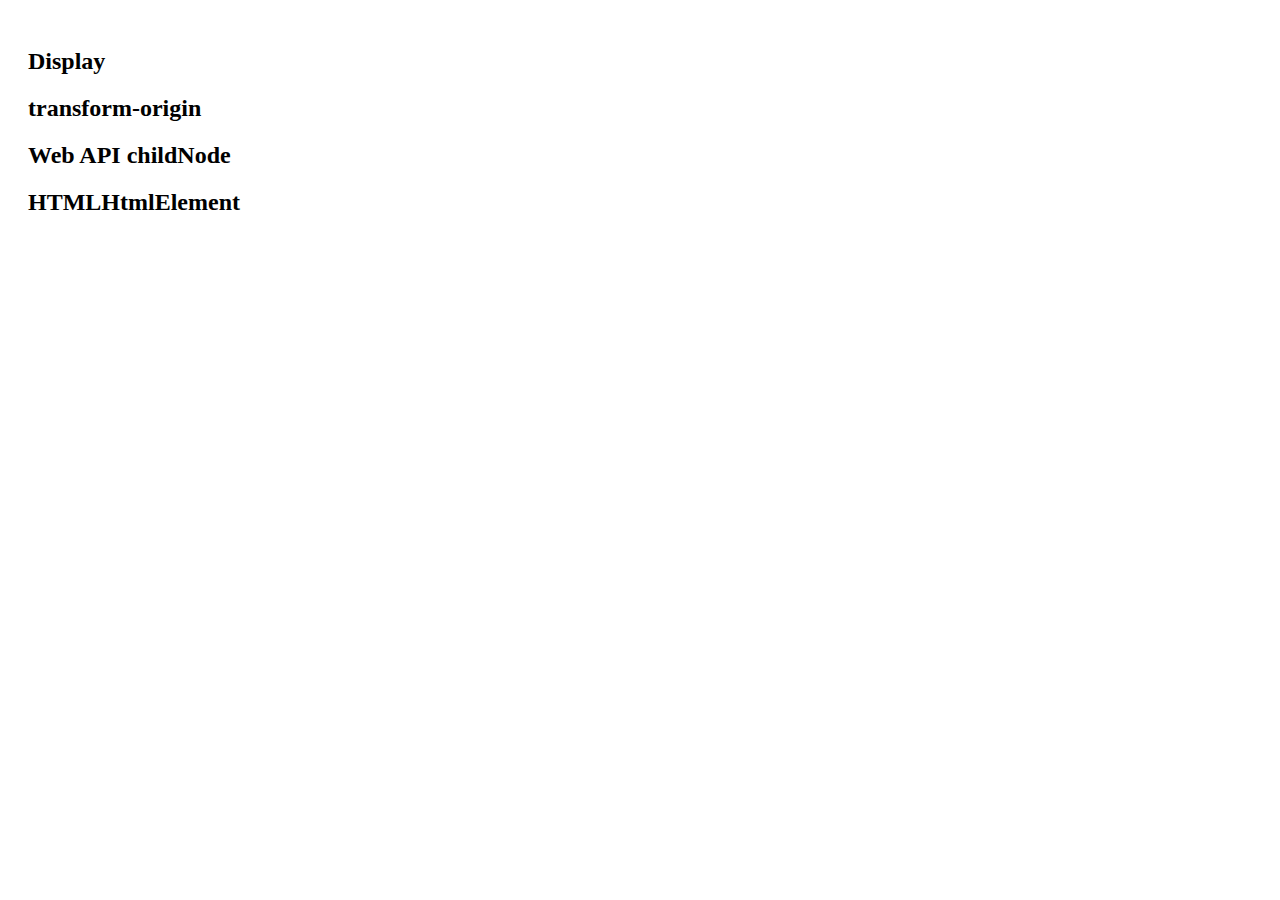
==== index.html @ b3ca8970 "Remove the isDebug cruft, remove extra tag end" ====
<!DOCTYPE html>
<html lang="en" dir="ltr">
<head>
<link rel="stylesheet" media="all" href="https://developer.cdn.mozilla.net/media/css/mdn-min.css?build=d9f09ac" />
<link href="./styles.css" type="text/css" rel="stylesheet" />
<style>
html, body {
	background: #fff;
}

body {
	padding: 20px;
}

abbr {
	border: 0;
}

.debug-detail, .debug-detail-alt, .debug-detail-alt2 { border-radius: 4px; padding: 3px; font-size: 13px; }
.debug-detail { background: #fffea1; color: red; }
.debug-detail-alt { background: lightblue; }
.debug-detail-alt2 { background: lightpink; }

/* used for debugging 
body .hidden {
	display: block !important;
}

body .bc-table .bc-history {
	display: block !important;
	visibility: visible !important;
	box-shadow: none !important;
	top: auto !important;
	position: relative !important;

	border: 1px solid red;
}
*/
</style>
<script type="text/javascript" src="compat-tables.js"></script>
</head>

<body>

<script type="text/javascript">
[
	{ heading: 'Display', data: 'displayPayload', file: 'display' },
	{ heading: 'transform-origin', data: 'transformOriginPayload', file: 'transform-origin' },
	{ heading: 'Web API childNode', data: 'childNodePayload', file: 'childNode' },
	{ heading: 'HTMLHtmlElement', data: 'HTMLHtmlElementPayload', file: 'HTMLHtmlElement' }
].forEach(function(item) {

	var script = document.createElement('script');
	script.type = 'text/javascript';
	script.src = './sample-data/' + item.file + '.js';
	script.onload = (function(i) {

		return function() {
			var heading = document.createElement('h2');
			heading.textContent = i.heading;
			document.body.appendChild(heading);

			var container = document.createElement('div');
			container.innerHTML = loadTable(window[i.data], navigator.language);
			document.body.appendChild(container);
		};
		
	})(item);

	document.body.appendChild(script);
});
</script>
	
<!-- Stubbing in jQuery and Stephanie's work to ensure everything works as required -->
<script src="https://ajax.googleapis.com/ajax/libs/jquery/1.11.2/jquery.min.js" ></script>
<script src="jquery-actions.js" defer></script>

</body>
</html>
---- styles.css ----
@font-face {
    font-family: 'compat-icons';
    src:url('compat-icons.eot?-ehmwve');
    src:url('compat-icons.eot?#iefix-ehmwve') format('embedded-opentype'),
        url('compat-icons.woff?-ehmwve') format('woff'),
        url('compat-icons.ttf?-ehmwve') format('truetype'),
        url('compat-icons.svg?-ehmwve#compat-icons') format('svg');
    font-weight: normal;
    font-style: normal;
}

[class^="ic-"], [class*=" ic-"] {
    font-family: 'compat-icons';
    speak: none;
    font-style: normal;
    font-weight: normal;
    font-variant: normal;
    text-transform: none;
    line-height: 1;

    /* Better Font Rendering =========== */
    -webkit-font-smoothing: antialiased;
    -moz-osx-font-smoothing: grayscale;
}

.ic-altname:before {
    content: "\e601";
}

.ic-firefoxos:before {
    content: "\e600";
}

.ic-footnote:before {
    content: "\e602";
}

.ic-prefix:before {
    content: "\e603";
}

.ic-obsolete:before {
    content: "\f014";
}

.ic-disabled:before {
    content: "\f024";
}

.ic-non-standard:before {
    content: "\f071";
}

.ic-experimental:before {
    content: "\f0c3";
}

.ic-history:before {
    content: "\f0dd";
}

.ic-desktop:before {
    content: "\f108";
}

.ic-mobile:before {
    content: "\f10a";
}

.ic-mini:before {
    content: "\f10b";
}

.ic-protected:before {
    content: "\f132";
}

.ic-android:before {
    content: "\f17b";
}

.ic-safari:before {
    content: "\e94a";
}

.ic-android-browser:before {
    content: "\e9ca";
}

.ic-chrome:before {
    content: "\eae5";
}

.ic-firefox:before {
    content: "\eae6";
}

.ic-ie:before {
    content: "\eae7";
}

.ic-opera:before {
    content: "\eae8";
}


/*
icons support rules
- - - - - - - - - - - - - - - - - - - - - - - - - - - - - - - -  */

.only-icon > span {
  position: absolute !important;
  height: 1px; width: 1px;
  overflow: hidden;
  clip: rect(1px 1px 1px 1px); /* ie6, ie7 */
  clip: rect(1px, 1px, 1px, 1px);
}

.only-icon > i {
    margin: 0;
}

.bc-icons {
    position: relative;
    z-index: 12; /* raise z-index so tool tips still appear even if overlapping history link */

    /* TODO: center icons if they wrap, :first-line? only on mobile?  */
    float: right;
    margin: 0 2px;
}

.bc-icons a {
    text-decoration: none;
}

@media all and (max-width: 800px) {
    th .bc-icons {
        float: none;
        display: inline-block;
    }
}

 /* icons in mobile view */

@media all and (max-width: 480px) {

    [class*='bc-browser-']:before,
    [class*='bc-browser-']:after {
        position: absolute;
        font-family: 'compat-icons';
        speak: none;
        color: #4D4E53;
        font-style: normal;
        font-weight: normal;
        font-variant: normal;
        text-align: center;
        text-transform: none;
        line-height: 1;
    }

    [class*='bc-browser-']:before{
        top: 8px;
        left: 30px;
        height: 25px;
        width: 25px;
    }

    .bc-browser-android-browser:before {
        content: '\e9ca';
    }
    .bc-browser-chrome-desktop:before,
    .bc-browser-chrome-android:before {
        content: '\eae5';
    }
    .bc-browser-firefox-desktop:before,
    .bc-browser-firefox-android:before,
    .bc-browser-firefox-fxos:before {
        content: '\eae6';
    }
    .bc-browser-internet-explorer-desktop:before,
    .bc-browser-internet-explorer-mobile:before {
        content: '\eae7';
    }
    .bc-browser-opera-desktop:before,
    .bc-browser-opera-mobile:before,
    .bc-browser-opera-mini:before {
        content: '\eae8';
    }
    .bc-browser-safari-desktop:before,
    .bc-browser-safari-mobile:before {
        content: '\e94a';
    }

    /* medium icons in mobile view */

    [class*='bc-browser-']:after {
        top: 8px;
        left: 2px;
        width: 25px;
    }

    .bc-browser-chrome-desktop:after,
    .bc-browser-firefox-desktop:after,
    .bc-browser-internet-explorer-desktop:after,
    .bc-browser-opera-desktop:after,
    .bc-browser-safari-desktop:after {
        content: '\f108';
    }

    .bc-browser-android-browser:after,
    .bc-browser-chrome-android:after,
    .bc-browser-firefox-android:after {
        content: '\f17b';
    }

    .bc-browser-internet-explorer-mobile:after,
    .bc-browser-opera-mobile:after,
    .bc-browser-safari-mobile:after {
        content: '\f10a';
    }
    .bc-browser-opera-mini:after {
        content: '\f10b';
    }

    .bc-browser-firefox-fxos:after {
        content: '\e600';
    }

}

/*
Support icons
- - - - - - - - - - - - - - - - - - - - - - - - - - - - - - - -  */

.bc-level {
    position: absolute;
    top: -1px;
    left: -1px;
    display: block;
    height: 19px;
    width: 20px;
    overflow: hidden;
    cursor: help;
}

    .bc-support:after {
        content: '';
    }

.bc-level img {
    position: absolute;
    top: 0px;
    left: 0px;
    display: none;
}

.bc-level-partial img {
    top: -20px;
}

.bc-level-no img {
    top: -40px;
}

.active .bc-level img,
*:hover > .bc-level img,
*:focus > .bc-level img {
    display: block;
}

@media all and (max-width: 480px) {
    td > .bc-level {
        left: 60px;
    }
}

/* always show support icon in high contrst themes */
@media screen and (-ms-high-contrast) {
    .bc-level img {
        display: block;
    }
}



/*
---------------------------------------------------------------- */

abbr {
    cursor: help;
}


/*
table layout
- uses display: block for smaller screen sizes;
- assumes 10 browsers and 5 brands, add class to adjust for more or less
---------------------------------------------------------------- */

.bc-table,
.bc-table thead,
.bc-table tbody,
.bc-table tr,
.bc-table th,
.bc-table td {
    box-sizing: border-box;
}

.bc-table thead th,
.bc-table tbody td {
    width: 10%; /* not actually 10% but triggers making all equal width */
}

    .bc-table thead th[colspan='2'] {
        width: 20%;
    }

    .bc-table-4 thead th,
    .bc-table-4 tbody td {
        width: 25%;
    }

        .bc-table-4 thead th[colspan='2'] {
            width: 50%;
        }

    .bc-table-13 thead th,
    .bc-table-13 tbody td {
        width: 7.69%;
    }

        .bc-table-13 thead th[colspan='2'] {
            width: 15.35%;
        }

        .bc-table-13 thead th[colspan='3'] {
            width: 23.07%;
        }

.bc-table tbody th,
.bc-table thead td {
    width: 200px;
    min-width: 200px;
    max-width: 200px;
    overflow: hidden;
}

@media all and (max-width: 800px) {

    .bc-table thead,
    .bc-table tbody,
    .bc-table tr {
        width: 100%;
        display: block;
        clear: left;
    }

    .bc-table th,
    .bc-table td {
        display: block;
        float: left;
        padding: 0;
    }

    .bc-table tbody th + td {
        clear: left;
    }

    .bc-table thead td {
        display: none;
    }

    .bc-table tbody th {
        width: 100%;
        max-width: 100%;
        padding-top: 10px;
        padding-bottom: 0;
    }

}

@media all and (max-width: 480px) {

    .bc-table thead {
        display: none;
    }

    .bc-table tbody td {
        position: relative;
        min-width: 100%;
        width: 100%;
        max-width: 100%;
        box-sizing: border-box;
        padding-left: 70px;
        padding-right: 10px;
        text-align: left;
      }

}

/*
Flexbox for those lucky few who can handle it
- we only needs this to make equal height columns in the middle display view
- ie is not among those that can handle this code, but it doesn't supoort @support so we're good
- all browsers which support @support also use unprefixed syntax
- - - - - - - - - - - - - - - - - - - - - - - - - - - - - - - -  */

@supports (display: flex) {

    @media all and (min-width: 481px) and (max-width: 800px) {

        .bc-table,
        .bc-table thead,
        .bc-table tbody,
        .bc-table tr,
        .bc-table th {
            display: flex;
        }

        .bc-table,
        .bc-table thead,
        .bc-table tbody {
            flex-direction: column;
        }

        .bc-table tr {
            flex-wrap: wrap;
            align-items: stretch;
        }

        .bc-table th,
        .bc-table td {
            flex: 1 1 0;
            justify-content: center;
        }

        .bc-table th[colspan='2'] {
            flex: 2 2 0;
        }
        .bc-table th[colspan='3'] {
            flex: 3 3 0;
        }
        .bc-table th[colspan='5'] {
            flex: 5 5 0;
        }
        .bc-table th[colspan='8'] {
            flex: 8 8 0;
        }

        .bc-table tbody th {
            display: block;
            flex: 1 1 100%;
            justify-content: flex-start;
        }

        .bc-table td {
            display: block; /* if we leave it table-cell it doesn't act like a flex-item */
        }
    }
}


/*
Table styling that is not layout related
---------------------------------------------------------------- */

.bc-table {
    width: 100%;
    border-spacing: 0;
    background-color: #EAEFF2;
}

.bc-table tr {
    position: relative;
    border-bottom: 0px solid transparent;
    transition: border-bottom 0.2s ease-out;
}

.bc-table th,
.bc-table td {
    position: relative;
    padding: 5px 3px;
    border-top: 1px solid #fff;
    border-left: 1px solid #fff;
    border-bottom: 0px solid transparent;
    transition: border-bottom 0.2s ease-out;
    text-align: center;
}

    .bc-table .bc-mediums th {
        padding: 2px 0 5px 0;
        border-bottom: 4px solid #fff;
        font-size: 24px;
    }

    .bc-table .bc-browsers th {
        border-top: 0;
        padding: 3px 0;
        font-size:18px;
    }

    .bc-table thead td {
        border-top-color: transparent;
        border-right: 4px solid #fff;
        border-left: 0;
    }

    .bc-table thead td + th,
    .bc-table tbody th + td {
        border-left: 0;
    }

    .bc-table tbody th {
        border-right: 4px solid #fff;
        border-left: 0;
        text-align: left;
    }

/*
    [class*=bc-browser-chrome] + [class*=bc-browser-chrome],
    [class*=bc-browser-firefox] + [class*=bc-browser-firefox],
    [class*=bc-browser-internet-explorer] + [class*=bc-browser-internet-explorer],
    [class*=bc-browser-opera] + [class*=bc-browser-opera],
    [class*=bc-browser-safari] + [class*=bc-browser-safari]{
        border-left-width: 1px;
    }
*/

    /* thicker border between mediums */
    .bc-mediums th + th,
    [class*=desktop] + [class*=android],
    [class*=desktop] + [class*=mobile],
    [class*=desktop] + [class*=fxos],
    [class*=desktop] + [class*=mobile]  {
        border-left: 4px solid #fff;
    }

    .bc-table td:focus {
        /* make outline more visible */
        z-index: 1;
    }


.no-js .bc-table tbody td,
.bc-table tbody td[tabindex] {
    padding-top: 6px;
    padding-bottom: 12px;
}

@supports (display: flex) {

    @media all and (min-width: 481px) and (max-width: 800px) {

        .no-js .bc-table tbody td,
        .bc-table tbody td[tabindex] {
            /* flex is top aligned not center aligned so keep spacing at top same as no icons */
            padding-top: 5px;
        }
    }
}

.bc-table tbody th code {
    white-space: nowrap;
}

.bc-table td[tabindex] {
    cursor: pointer;
}

@media all and (max-width: 800px) {

    .bc-table tbody th {
        border-right: 0;
    }
}

@media all and (max-width: 480px) {
    .bc-table tbody td {
        border-top: 1px solid #fff;
        border-left: 0;
        box-shadow: inset 60px 0 0 0 #EAEFF2;
    }

    .no-js .bc-table tbody td,
    .bc-table tbody td[tabindex] {
       padding-bottom: 20px;
    }

    /* thicker border between mediums */
    .bc-table tbody th + td,
    [class*=desktop] + [class*=android],
    [class*=desktop] + [class*=mobile],
    [class*=desktop] + [class*=fxos],
    [class*=desktop] + [class*=mobile],
    .bc-table tbody tr {
        border-top: 4px solid #fff;
        border-left: none;
    }

}

/*
supports colouring
---------------------------------------------------------------- */

.bc-supports-yes,
.bc-supports-partial,
.bc-supports-no,
.bc-supports-unknown,
.bc-table .bc-history {
    color: #fff;
}

.bc-supports-yes a,
.bc-supports-partial a,
.bc-supports-no a,
.bc-supports-unknown a {
    color: #fff;
    text-decoration: underline;
}

.bc-supports-yes,
.bc-supports-yes .bc-history {
    background-color: #288436; /*#309c40;*/
}

.bc-supports-partial,
.bc-supports-partial .bc-history {
    background: #a25e00; /* #ff9500; */
}
.bc-supports-partial {
    background-image:
            linear-gradient(to bottom right, rgba(0,0,0,0.15) 0px, rgba(0,0,0,0.15) 4px, transparent 4px, transparent 65px, rgba(0,0,0,0.15) 65px, rgba(0,0,0,0.15) 75px, transparent 75px, transparent 136px, rgba(0,0,0,0.15) 136px, rgba(0,0,0,0.15) 146px, transparent 146px);
    background-size: 100px 100px;
    background-position: 50% 50%;
}

.bc-supports-no,
.bc-supports-no .bc-history {
    background-color: #962a2a; /*#af3232;*/
}

.bc-supports-no {
    background-image:
        linear-gradient(to bottom right, rgba(0,0,0,0.15) 0px, rgba(0,0,0,0.15) 4px, transparent 4px, transparent 65px, rgba(0,0,0,0.15) 65px, rgba(0,0,0,0.15) 75px, transparent 75px, transparent 136px, rgba(0,0,0,0.15) 136px, rgba(0,0,0,0.15) 146px, transparent 146px),
        linear-gradient(to bottom left, rgba(0,0,0,0.15) 0px, rgba(0,0,0,0.15) 4px, transparent 4px, transparent 65px, rgba(0,0,0,0.15) 65px, rgba(0,0,0,0.15) 75px, transparent 75px, transparent 136px, rgba(0,0,0,0.15) 136px, rgba(0,0,0,0.15) 146px, transparent 146px);
    background-size: 100px 100px, 100px 100px;
    background-position: 50% 50%, 50% 50%;
}

.bc-supports-unknown,
.bc-supports-unknown .bc-history {
    background-color: #bbbbbb;
}


/*
History link and history
---------------------------------------------------------------- */

/*
History-link
- - - - - - - - - - - - - - - - - - - - - - - - - - - - - - - -  */

.bc-history-link {
    position: absolute;
    top: 100%;
    right: 0;
    z-index: 11;
    display: block;
    width: 100%;
    height: 11px;
    margin-top: -10px;
    clear: both;
    text-align: center;
    font-size: 12px;
    border-top: 1px solid rgba(255,255,255, 0.3);
    line-height: 1;
}

a.bc-history-link { /* needs additional specificity to over ride rule giving it an underline */
    text-decoration: none;
}

.active .bc-history-link {
    z-index: 21;
}

/* increases hit area of the history link, making it easier to click/tap/etc, only necisary if JS is off */
.bc-history-link:before {
    content: '';
    position: absolute;
    top: -15px;
    left: 50%;
    margin-left: -15px;
    display: block;
    height: 15px;
    width: 30px;
}
    /* if there are icons the text is shifted left, shift the target extention as well */
    .bc-icons + .bc-history-link:before {
        margin-left: -30px;
    }

.active .bc-history-link,
td[tabindex]:hover .bc-history-link,
td[tabindex]:focus .bc-history-link {
    background-color: #fff;
    border-top: 1px solid rgba(255,255,255, 1);
}

    .active.bc-supports-yes .bc-history-link,
    td[tabindex].bc-supports-yes:hover .bc-history-link,
    td[tabindex].bc-supports-yes:focus .bc-history-link {
        color: #288436;
    }
    .active.bc-supports-no .bc-history-link,
    td[tabindex].bc-supports-no:hover .bc-history-link,
    td[tabindex].bc-supports-no:focus .bc-history-link {
        color: #962a2a;
    }
    .active.bc-supports-partial .bc-history-link,
    td[tabindex].bc-supports-partial:hover .bc-history-link,
    td[tabindex].bc-supports-partial:focus .bc-history-link {
        color: #a25e00;
    }
    .active.bc-supports-unknown .bc-history-link,
    td[tabindex].bc-supports-unknown:hover .bc-history-link,
    td[tabindex].bc-supports-unknown:focus .bc-history-link {
        color: #bbbbbb;
    }

    .active .bc-history-link {
        margin-top: -8px;
    }

.bc-history-link i {
    position: relative;
    top: -4px;
}


@media all and (max-width: 480px) {
    .bc-history-link {
        width: calc(100% - 60px);
        height: 20px;
        margin-top: -20px;
        font-size: 16px;
    }

    .active .bc-history-link {
        margin-top: -18px;
    }

    .bc-history-link i {
        top: 0;
    }
}

/*
History
- - - - - - - - - - - - - - - - - - - - - - - - - - - - - - - -  */

.bc-history {
    z-index: 20;
    box-sizing: border-box;
    border-top: 4px solid #fff;
    border-bottom: 3px solid #fff;
    overflow: hidden;
    cursor: default;
}

    .bc-table .bc-history{
        position: absolute;
        top: 100%;
        display: none;
        visibility: hidden;
        box-shadow: inset 200px 0 0 0 #fff;
    }

    .active .bc-history {
        display: block;
        visibility: visible;
        height: 0;
        padding-left: 200px;
        transition: height 0.2s ease-out;
    }

    .bc-history:before {
        content: '';
        display: block;
        height: 45px;
        width: 60px;
        float: right;
    }

.bc-history dl {
    text-align: left;
    margin: 10px;
    margin-left: 160px;
}

.bc-history dt {
    float: left;
    clear: left;
    max-width: 120px;
    margin-left: -150px;
}

.bc-history dt,
.bc-history dd {
    margin-top: 30px;
}

.bc-history dd {
    min-height: 1.2em;
    padding-top: 4px;
    padding-bottom: 10px;
}

.bc-history dl > dt:first-child,
.bc-history dl > dt:first-child + dd,
.bc-history dd + dd {
    margin-top: 0;
}

.bc-history-button {
    position: absolute;
    top: 10px;
    right: 10px;
}

.bc-supports {
    display: inline-block;
    position: relative;
    border: 1px solid #fff;
    padding: 3px;
    min-width: 120px;
    text-align: center;
}

.bc-legend .bc-supports {
    display: inline-block;
    min-width: 30px;
}

@media all and (max-width: 800px) {

    .bc-table .bc-history {
        padding-left: 0;
        box-shadow: none;
    }
}

@media all and (max-width: 480px) {

    .bc-history dl {
       margin-left: 10px;
    }

    .bc-history dt {
        margin-top: 20px;
        margin-left: 0;
        margin-bottom: 10px;
    }

    .bc-history dd {
        clear: left;
        min-height: 0;
    }
}

/*
legend
---------------------------------------------------------------- */

.bc-legend {
    -moz-column-count: 2;
    -webkit-column-count: 2;
    column-count: 2;
    page-break-inside: avoid;
    webkit-column-break-inside: avoid;
    break-inside: avoid;
    margin-bottom: 24px;
}

.bc-legend dt {
    display: inline-block;
    margin: 0 0 5px 0;
}

.bc-legend dd {
    display: inline;
    margin: 0 10px 5px 10px;
}

.bc-legend dd:after {
  content: '\a';
  white-space: pre;
}

/*
footnotes
---------------------------------------------------------------- */

.bc-footnotes dt {
    margin-top: 10px;
    font-weight: bold;
}

    .bc-footnotes dl > dt:first-child {
        margin-top: 0;
    }

.bc-footnotes dd {
    margin-left: 20px;
}

/*

---------------------------------------------------------------- */

.only-icon > i.logo-fxos-c:before {
    content: url('fxos-c.png');
    top: 0;
    left: 0;
}
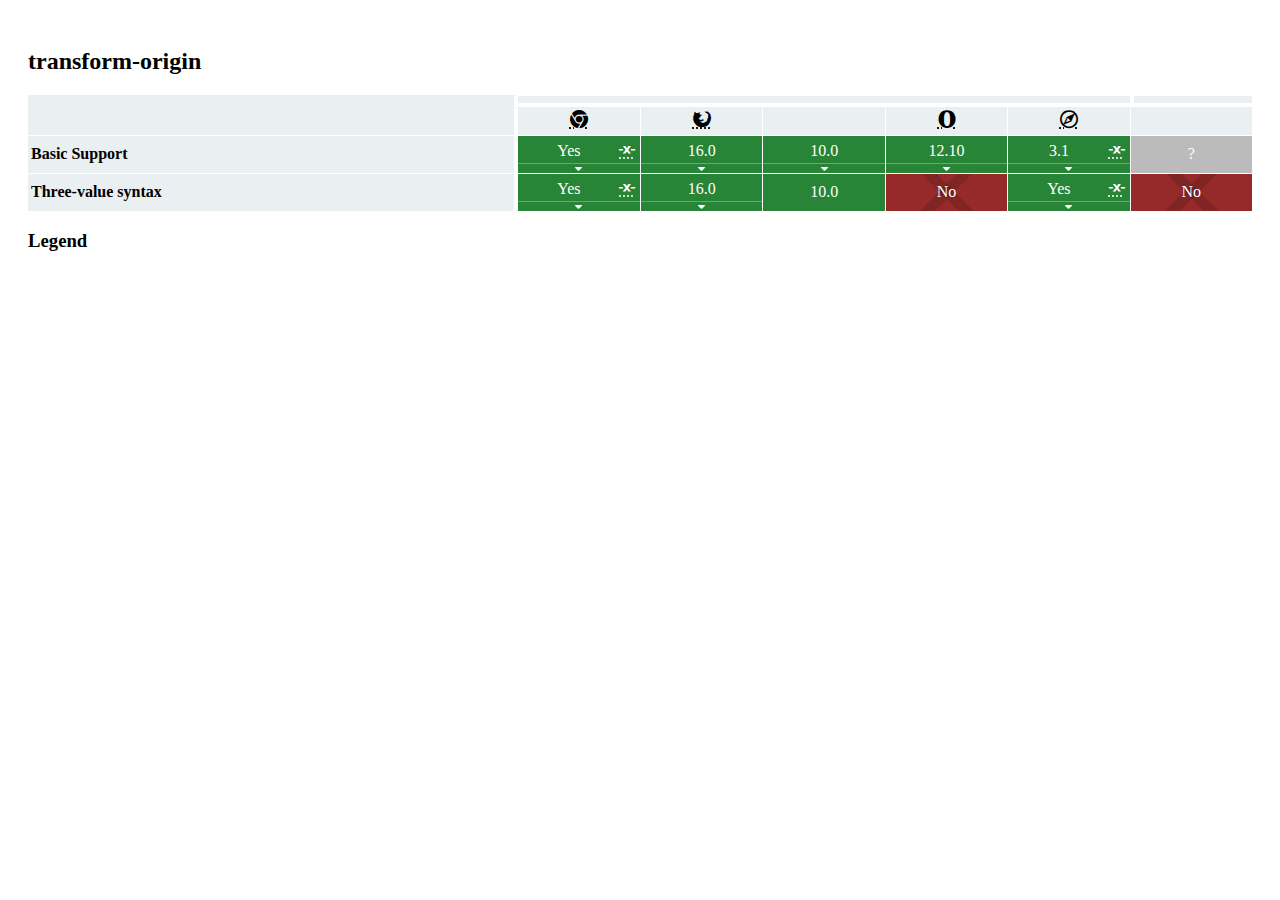
==== commit f746f7fa: "Add logic to output icon detail in history dropdown" ====
--- a/index.html
+++ b/index.html
@@ -44,10 +44,10 @@
 
 <script type="text/javascript">
 [
-	{ heading: 'Display', data: 'displayPayload', file: 'display' },
+	//{ heading: 'Display', data: 'displayPayload', file: 'display' },
 	{ heading: 'transform-origin', data: 'transformOriginPayload', file: 'transform-origin' },
-	{ heading: 'Web API childNode', data: 'childNodePayload', file: 'childNode' },
-	{ heading: 'HTMLHtmlElement', data: 'HTMLHtmlElementPayload', file: 'HTMLHtmlElement' }
+	//{ heading: 'Web API childNode', data: 'childNodePayload', file: 'childNode' },
+	//{ heading: 'HTMLHtmlElement', data: 'HTMLHtmlElementPayload', file: 'HTMLHtmlElement' }
 ].forEach(function(item) {
 
 	var script = document.createElement('script');
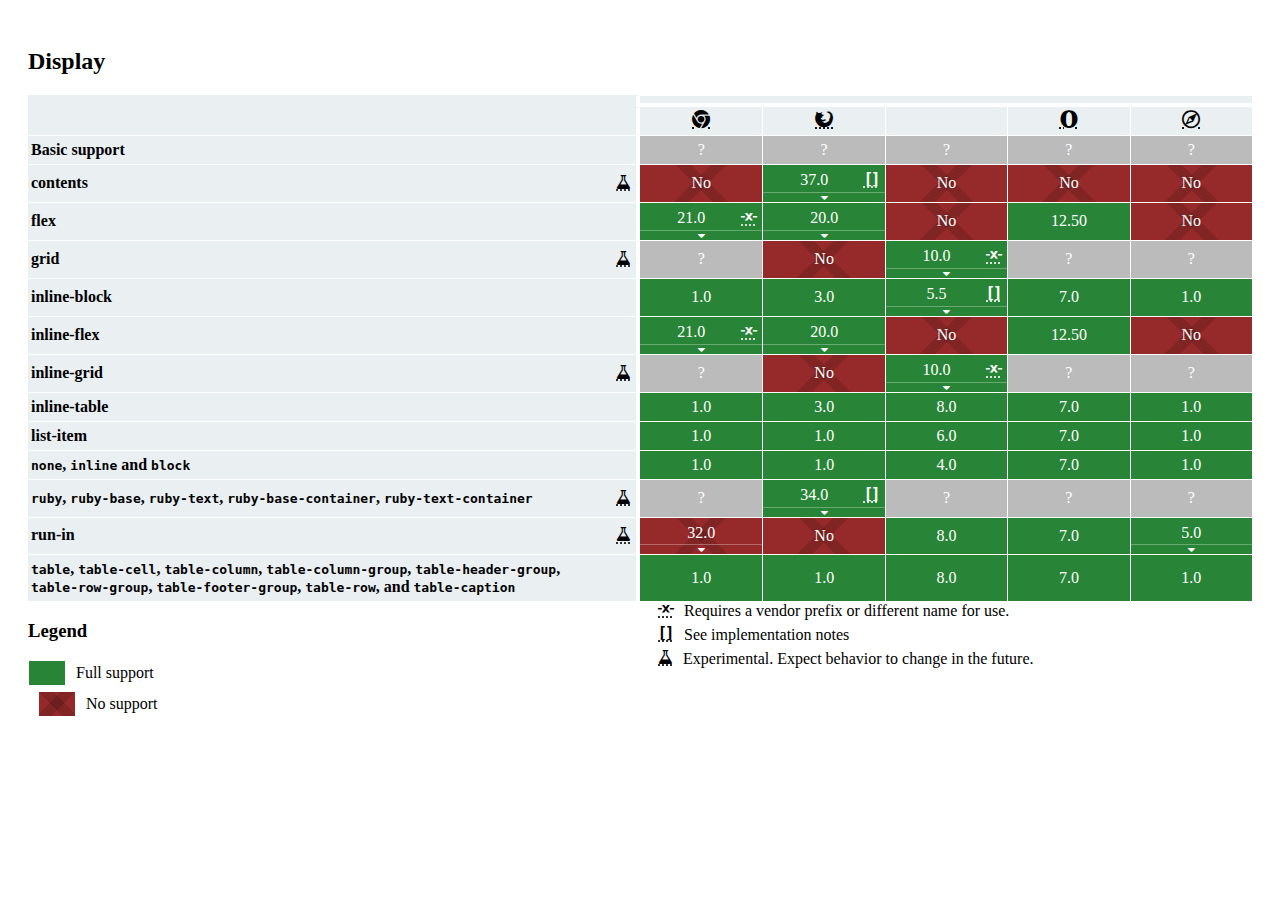
==== commit bace6526: "Fix notes not displaying" ====
--- a/index.html
+++ b/index.html
@@ -44,8 +44,8 @@
 
 <script type="text/javascript">
 [
-	//{ heading: 'Display', data: 'displayPayload', file: 'display' },
-	{ heading: 'transform-origin', data: 'transformOriginPayload', file: 'transform-origin' },
+	{ heading: 'Display', data: 'displayPayload', file: 'display' },
+	//{ heading: 'transform-origin', data: 'transformOriginPayload', file: 'transform-origin' },
 	//{ heading: 'Web API childNode', data: 'childNodePayload', file: 'childNode' },
 	//{ heading: 'HTMLHtmlElement', data: 'HTMLHtmlElementPayload', file: 'HTMLHtmlElement' }
 ].forEach(function(item) {
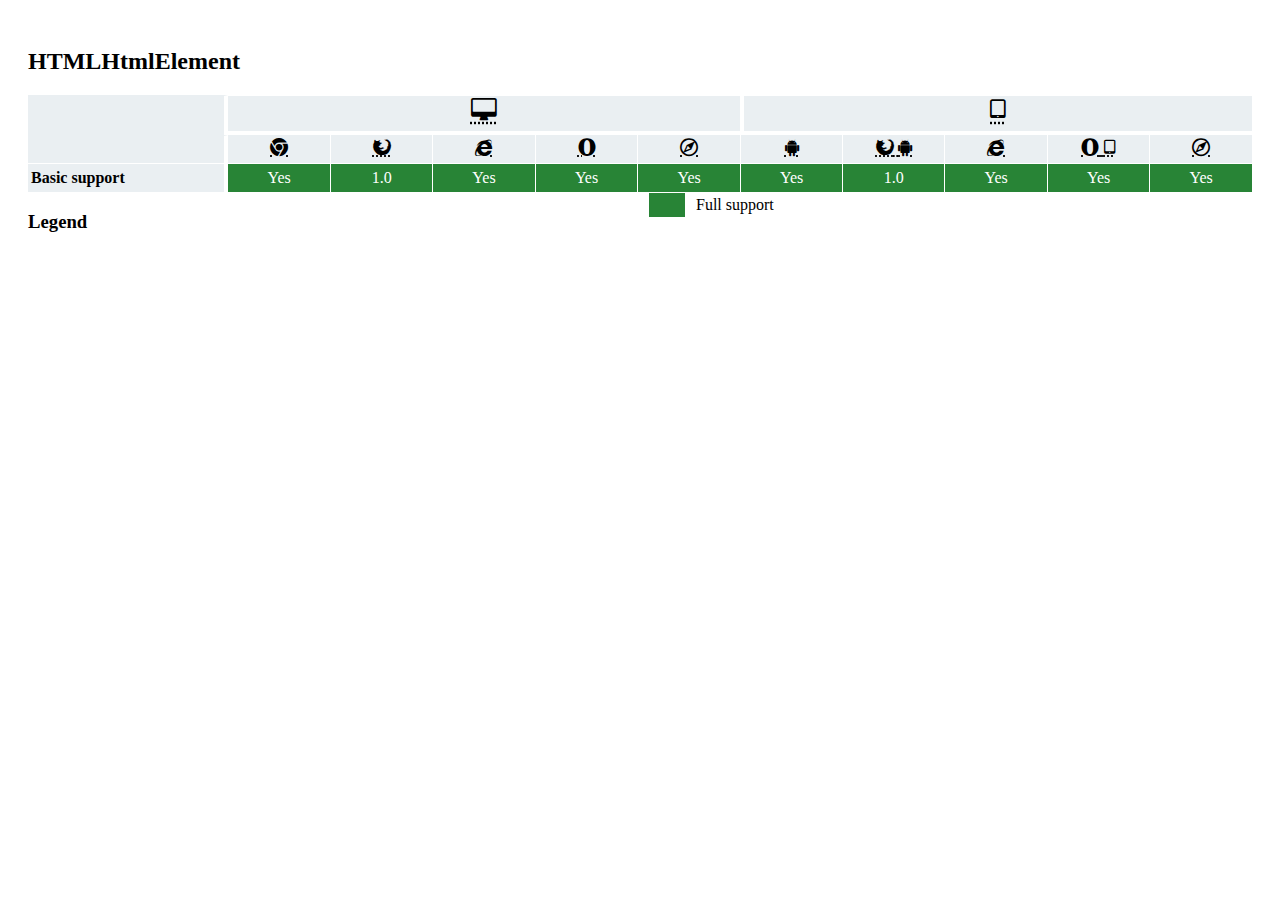
==== commit 44f89bf4: "Add hacks to ensure icons display properly.  Also some template cleanup" ====
--- a/index.html
+++ b/index.html
@@ -41,13 +41,17 @@
 </head>
 
 <body>
+	
+<!-- Stubbing in jQuery and Stephanie's work to ensure everything works as required -->
+<script src="https://ajax.googleapis.com/ajax/libs/jquery/1.11.2/jquery.min.js" ></script>
+<script src="jquery-actions.js" defer></script>
 
 <script type="text/javascript">
 [
-	{ heading: 'Display', data: 'displayPayload', file: 'display' },
+	//{ heading: 'Display', data: 'displayPayload', file: 'display' },
 	//{ heading: 'transform-origin', data: 'transformOriginPayload', file: 'transform-origin' },
 	//{ heading: 'Web API childNode', data: 'childNodePayload', file: 'childNode' },
-	//{ heading: 'HTMLHtmlElement', data: 'HTMLHtmlElementPayload', file: 'HTMLHtmlElement' }
+	{ heading: 'HTMLHtmlElement', data: 'HTMLHtmlElementPayload', file: 'HTMLHtmlElement' }
 ].forEach(function(item) {
 
 	var script = document.createElement('script');
@@ -63,6 +67,9 @@
 			var container = document.createElement('div');
 			container.innerHTML = loadTable(window[i.data], navigator.language);
 			document.body.appendChild(container);
+
+			//activateCompatTable(container.firstChild);
+			$(container.firstChild).mozCompatTable();
 		};
 		
 	})(item);
@@ -70,10 +77,6 @@
 	document.body.appendChild(script);
 });
 </script>
-	
-<!-- Stubbing in jQuery and Stephanie's work to ensure everything works as required -->
-<script src="https://ajax.googleapis.com/ajax/libs/jquery/1.11.2/jquery.min.js" ></script>
-<script src="jquery-actions.js" defer></script>
 
 </body>
 </html>--- a/styles.css
+++ b/styles.css
@@ -79,7 +79,7 @@
     content: "\f17b";
 }
 
-.ic-safari:before {
+.ic-safari:before, .ic-safari_mobile:before {
     content: "\e94a";
 }
 
@@ -95,7 +95,7 @@
     content: "\eae6";
 }
 
-.ic-ie:before {
+.ic-ie:before, .ic-internet_explorer:before, .ic-ie_mobile:before {
     content: "\eae7";
 }
 
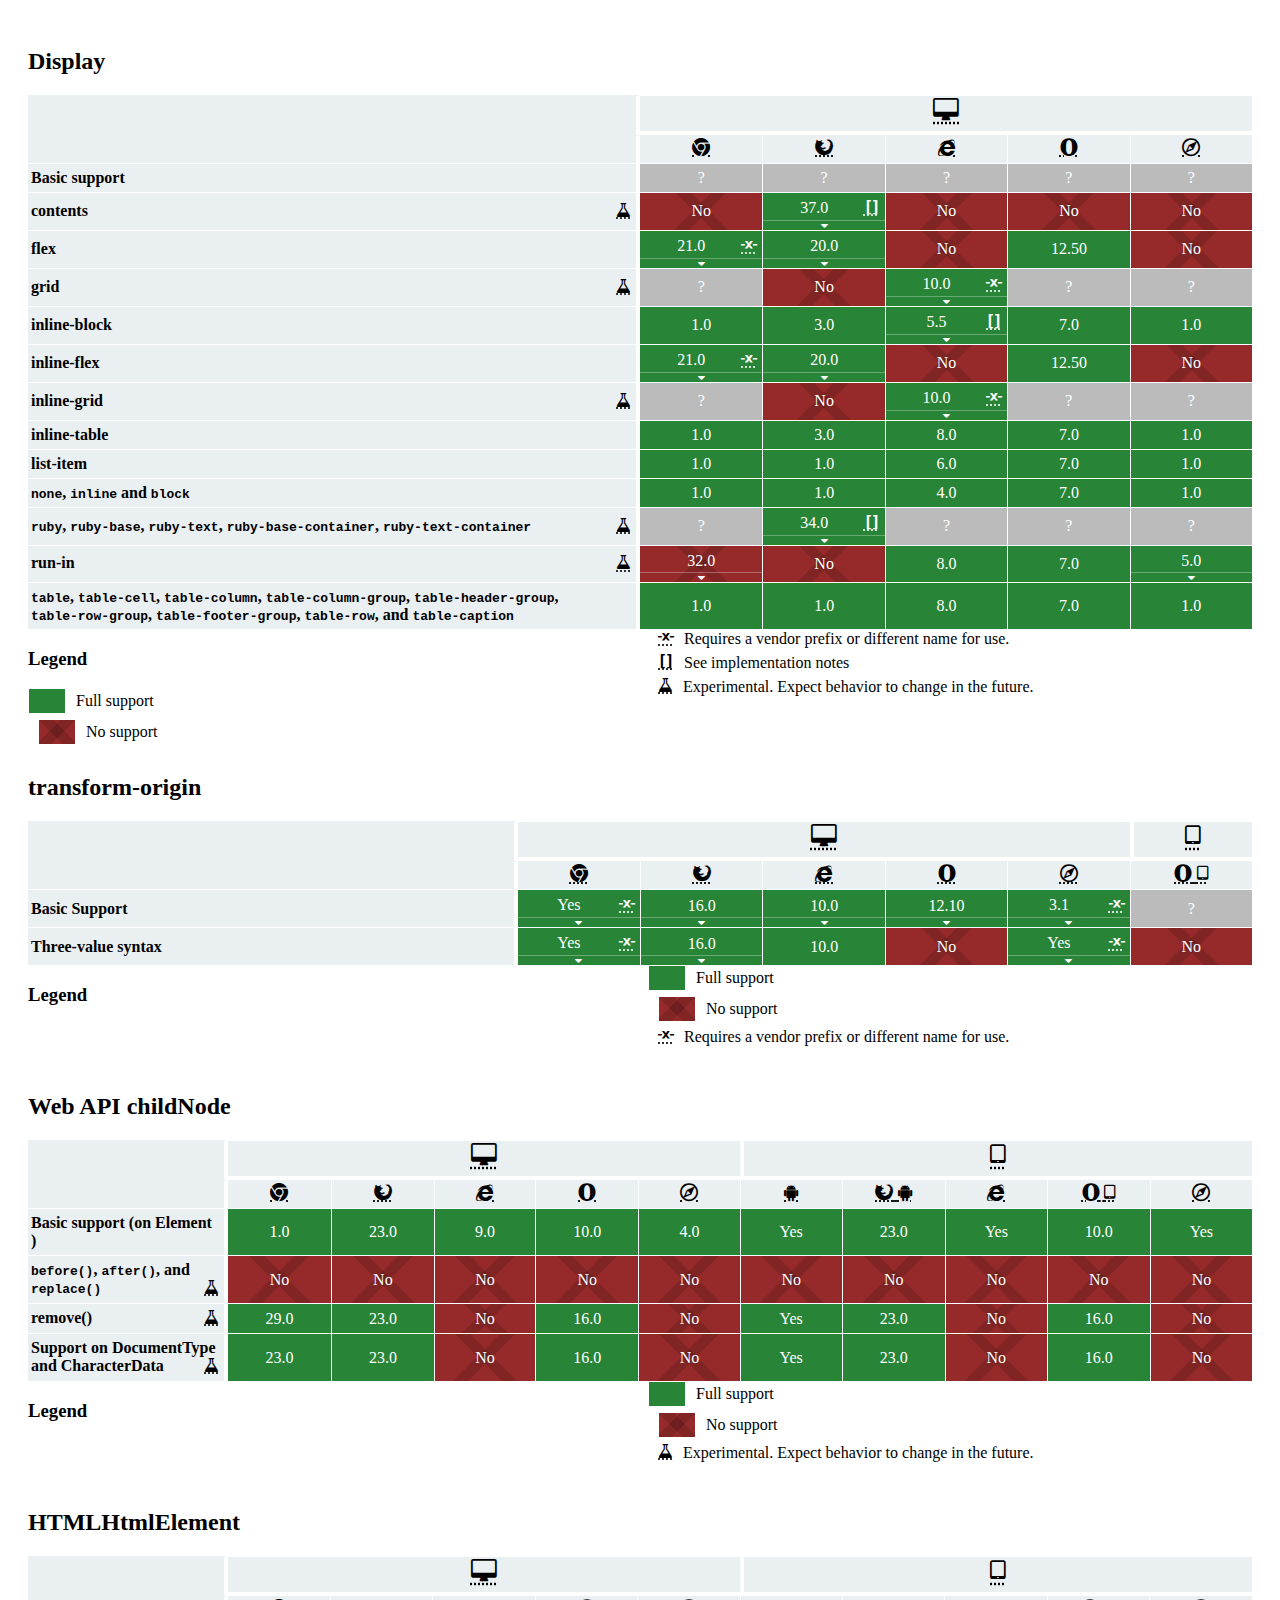
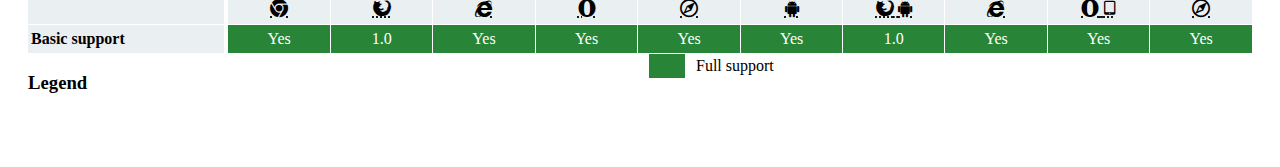
==== commit e1e1fbfa: "Improvements to requires_config" ====
--- a/index.html
+++ b/index.html
@@ -48,9 +48,9 @@
 
 <script type="text/javascript">
 [
-	//{ heading: 'Display', data: 'displayPayload', file: 'display' },
-	//{ heading: 'transform-origin', data: 'transformOriginPayload', file: 'transform-origin' },
-	//{ heading: 'Web API childNode', data: 'childNodePayload', file: 'childNode' },
+	{ heading: 'Display', data: 'displayPayload', file: 'display' },
+	{ heading: 'transform-origin', data: 'transformOriginPayload', file: 'transform-origin' },
+	{ heading: 'Web API childNode', data: 'childNodePayload', file: 'childNode' },
 	{ heading: 'HTMLHtmlElement', data: 'HTMLHtmlElementPayload', file: 'HTMLHtmlElement' }
 ].forEach(function(item) {
 
@@ -68,7 +68,6 @@
 			container.innerHTML = loadTable(window[i.data], navigator.language);
 			document.body.appendChild(container);
 
-			//activateCompatTable(container.firstChild);
 			$(container.firstChild).mozCompatTable();
 		};
 		
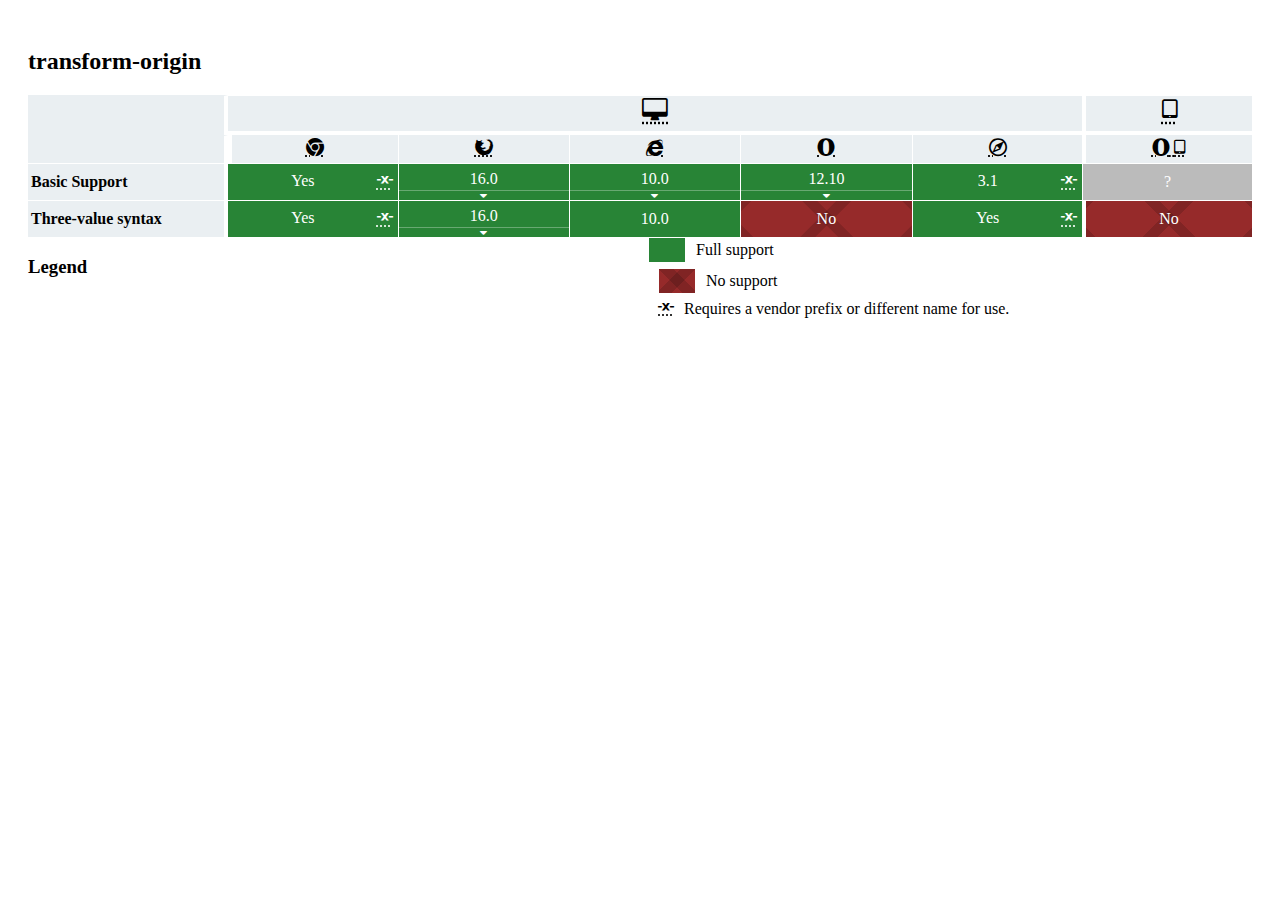
==== commit ef4f520c: "Add extra left border to first mobile sell, fix slide up effect" ====
--- a/index.html
+++ b/index.html
@@ -48,10 +48,10 @@
 
 <script type="text/javascript">
 [
-	{ heading: 'Display', data: 'displayPayload', file: 'display' },
+	//{ heading: 'Display', data: 'displayPayload', file: 'display' },
 	{ heading: 'transform-origin', data: 'transformOriginPayload', file: 'transform-origin' },
-	{ heading: 'Web API childNode', data: 'childNodePayload', file: 'childNode' },
-	{ heading: 'HTMLHtmlElement', data: 'HTMLHtmlElementPayload', file: 'HTMLHtmlElement' }
+	//{ heading: 'Web API childNode', data: 'childNodePayload', file: 'childNode' },
+	//{ heading: 'HTMLHtmlElement', data: 'HTMLHtmlElementPayload', file: 'HTMLHtmlElement' }
 ].forEach(function(item) {
 
 	var script = document.createElement('script');
@@ -75,6 +75,8 @@
 
 	document.body.appendChild(script);
 });
+
+function gettext(x) { return x; }
 </script>
 
 </body>
--- a/styles.css
+++ b/styles.css
@@ -168,26 +168,26 @@
     .bc-browser-android-browser:before {
         content: '\e9ca';
     }
-    .bc-browser-chrome-desktop:before,
+    .bc-browser-chrome:before,
     .bc-browser-chrome-android:before {
         content: '\eae5';
     }
-    .bc-browser-firefox-desktop:before,
-    .bc-browser-firefox-android:before,
+    .bc-browser-firefox:before,
+    .bc-browser-firefox_mobile:before,
     .bc-browser-firefox-fxos:before {
         content: '\eae6';
     }
-    .bc-browser-internet-explorer-desktop:before,
-    .bc-browser-internet-explorer-mobile:before {
+    .bc-browser-internet-explorer:before,
+    .bc-browser-ie_mobile:before {
         content: '\eae7';
     }
-    .bc-browser-opera-desktop:before,
-    .bc-browser-opera-mobile:before,
-    .bc-browser-opera-mini:before {
+    .bc-browser-opera:before,
+    .bc-browser-opera_mobile:before,
+    .bc-browser-opera_mini:before {
         content: '\eae8';
     }
-    .bc-browser-safari-desktop:before,
-    .bc-browser-safari-mobile:before {
+    .bc-browser-safari:before,
+    .bc-browser-safari_mobile:before {
         content: '\e94a';
     }
 
@@ -199,26 +199,26 @@
         width: 25px;
     }
 
-    .bc-browser-chrome-desktop:after,
-    .bc-browser-firefox-desktop:after,
-    .bc-browser-internet-explorer-desktop:after,
-    .bc-browser-opera-desktop:after,
-    .bc-browser-safari-desktop:after {
+    .bc-browser-chrome:after,
+    .bc-browser-firefox:after,
+    .bc-browser-internet-explorer:after,
+    .bc-browser-opera:after,
+    .bc-browser-safari:after {
         content: '\f108';
     }
 
     .bc-browser-android-browser:after,
     .bc-browser-chrome-android:after,
-    .bc-browser-firefox-android:after {
+    .bc-browser-firefox_mobile:after {
         content: '\f17b';
     }
 
-    .bc-browser-internet-explorer-mobile:after,
-    .bc-browser-opera-mobile:after,
-    .bc-browser-safari-mobile:after {
+    .bc-browser-ie_mobile:after,
+    .bc-browser-opera_mobile:after,
+    .bc-browser-safari_mobile:after {
         content: '\f10a';
     }
-    .bc-browser-opera-mini:after {
+    .bc-browser-opera_mini:after {
         content: '\f10b';
     }
 
@@ -311,8 +311,9 @@
     width: 10%; /* not actually 10% but triggers making all equal width */
 }
 
-    .bc-table thead th[colspan='2'] {
-        width: 20%;
+    .bc-table-3 thead th,
+    .bc-table-3 tbody td {
+        width: 33%;
     }
 
     .bc-table-4 thead th,
@@ -320,22 +321,55 @@
         width: 25%;
     }
 
-        .bc-table-4 thead th[colspan='2'] {
-            width: 50%;
-        }
+    .bc-table-5 thead th,
+    .bc-table-5 tbody td {
+        width: 20%;
+    }
+
+    .bc-table-6 thead th,
+    .bc-table-6 tbody td {
+        width: 16.66%;
+    }
+
+    .bc-table-7 thead th,
+    .bc-table-7 tbody td {
+        width: 14.2%;
+    }
+
+    .bc-table-8 thead th,
+    .bc-table-8 tbody td {
+        width: 12.5%;
+    }
+
+    .bc-table-9 thead th,
+    .bc-table-9 tbody td {
+        width: 11.11%;
+    }
+
+    /* 10 is default */
+
+    .bc-table-11 thead th,
+    .bc-table-11 tbody td {
+        width: 9.09%;
+    }
+
+    .bc-table-12 thead th,
+    .bc-table-12 tbody td {
+        width: 8.33%;
+    }
 
     .bc-table-13 thead th,
     .bc-table-13 tbody td {
         width: 7.69%;
     }
 
-        .bc-table-13 thead th[colspan='2'] {
-            width: 15.35%;
-        }
-
-        .bc-table-13 thead th[colspan='3'] {
-            width: 23.07%;
-        }
+    .bc-table thead th[colspan='2'] {
+        width: 50%;
+    }
+
+    .bc-table thead th[colspan='3'] {
+        width: 33.33%;
+    }
 
 .bc-table tbody th,
 .bc-table thead td {
@@ -924,4 +958,12 @@
     content: url('fxos-c.png');
     top: 0;
     left: 0;
+}
+
+.something-for-test {
+  -moz-box-sizing: border-box;
+}
+
+.bc-mediums th + th, .bc-medium-border {
+    border-left: 4px solid #fff !important;
 }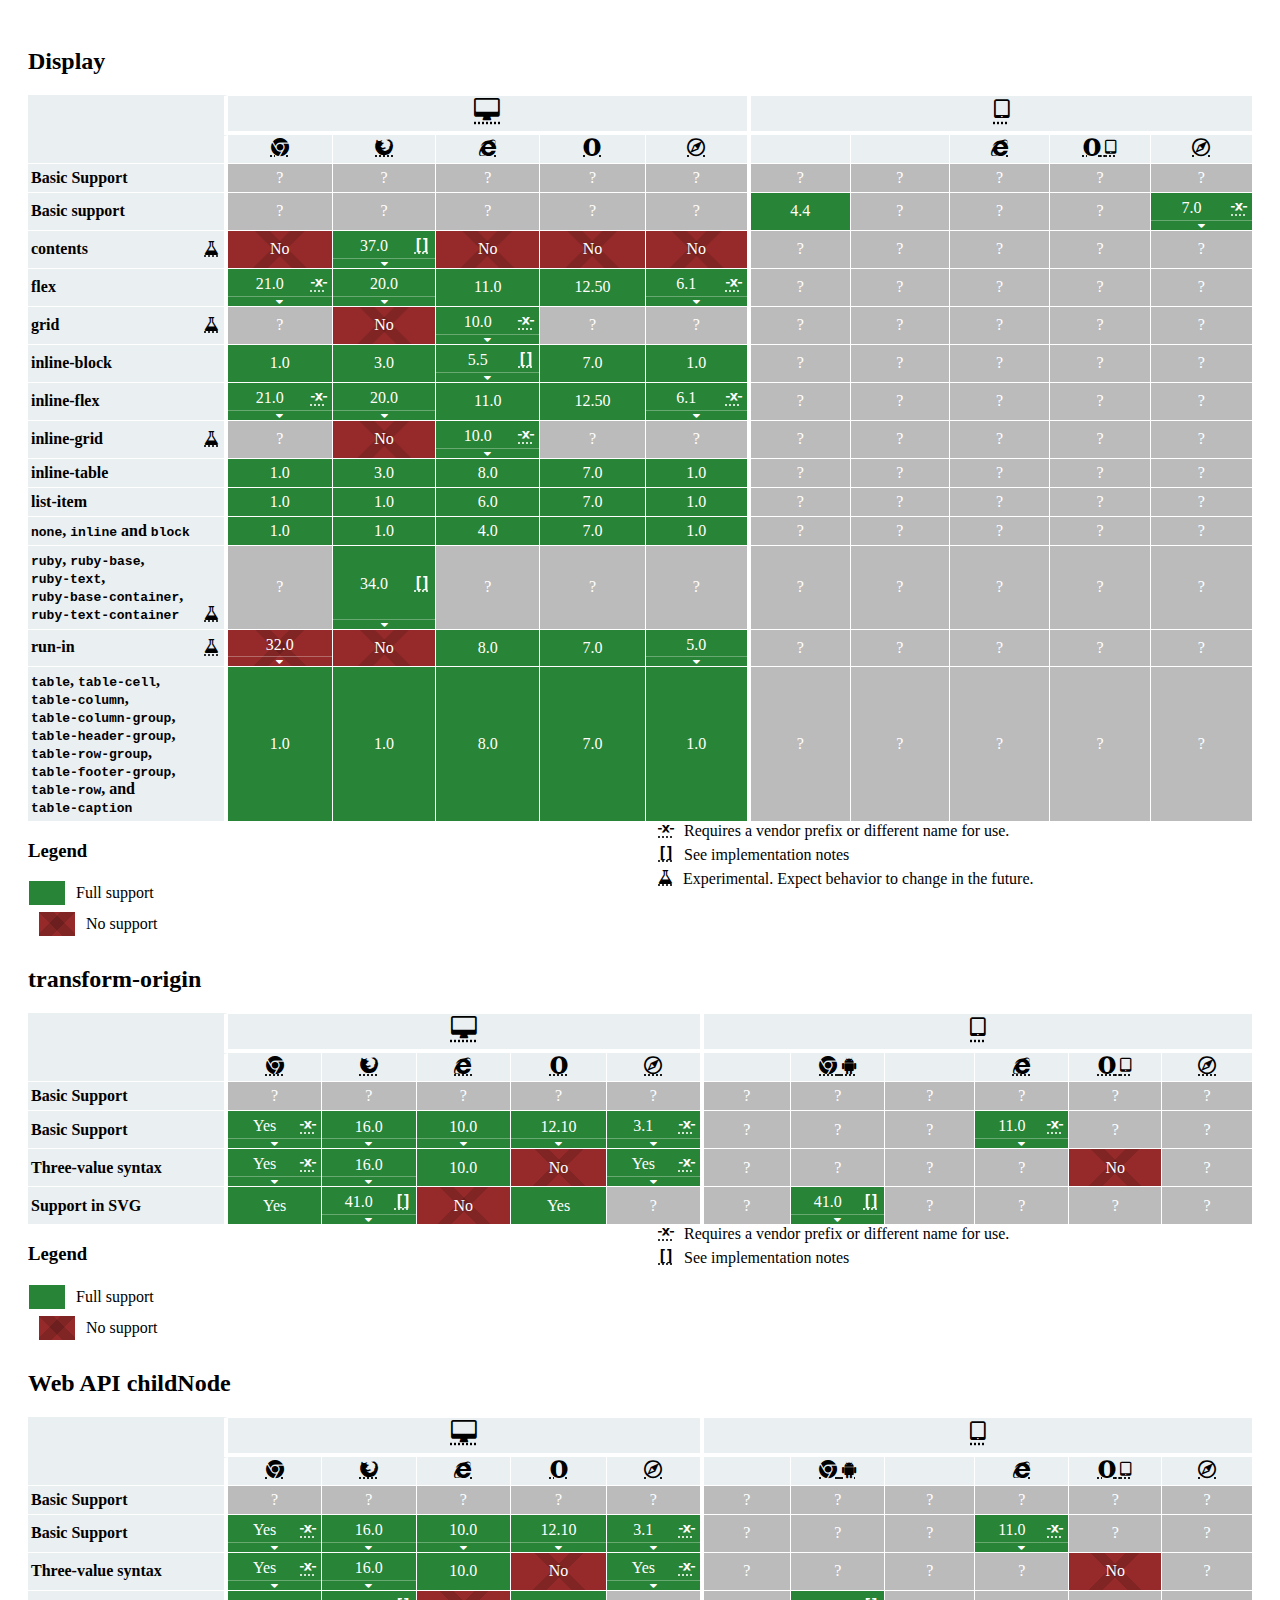
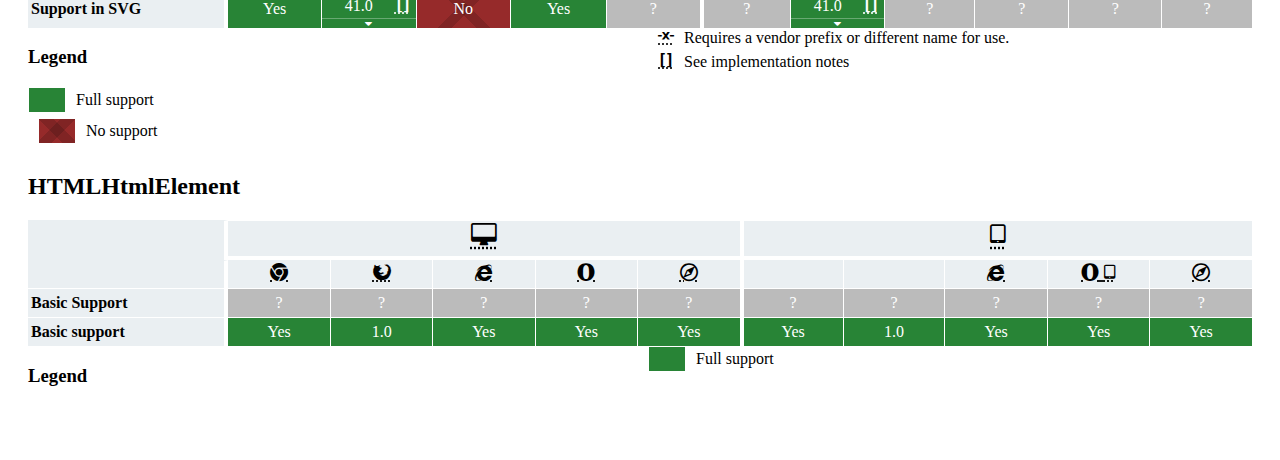
==== commit cda80275: "Updates based on payload changes" ====
--- a/index.html
+++ b/index.html
@@ -21,7 +21,7 @@
 .debug-detail-alt { background: lightblue; }
 .debug-detail-alt2 { background: lightpink; }
 
-/* used for debugging 
+/* used for debugging
 body .hidden {
 	display: block !important;
 }
@@ -41,17 +41,17 @@
 </head>
 
 <body>
-	
+
 <!-- Stubbing in jQuery and Stephanie's work to ensure everything works as required -->
 <script src="https://ajax.googleapis.com/ajax/libs/jquery/1.11.2/jquery.min.js" ></script>
 <script src="jquery-actions.js" defer></script>
 
 <script type="text/javascript">
 [
-	//{ heading: 'Display', data: 'displayPayload', file: 'display' },
+	{ heading: 'Display', data: 'displayPayload', file: 'display' },
 	{ heading: 'transform-origin', data: 'transformOriginPayload', file: 'transform-origin' },
-	//{ heading: 'Web API childNode', data: 'childNodePayload', file: 'childNode' },
-	//{ heading: 'HTMLHtmlElement', data: 'HTMLHtmlElementPayload', file: 'HTMLHtmlElement' }
+	{ heading: 'Web API childNode', data: 'childNodePayload', file: 'childNode' },
+	{ heading: 'HTMLHtmlElement', data: 'HTMLHtmlElementPayload', file: 'HTMLHtmlElement' }
 ].forEach(function(item) {
 
 	var script = document.createElement('script');
@@ -70,7 +70,7 @@
 
 			$(container.firstChild).mozCompatTable();
 		};
-		
+
 	})(item);
 
 	document.body.appendChild(script);
@@ -80,4 +80,4 @@
 </script>
 
 </body>
-</html>+</html>
--- a/styles.css
+++ b/styles.css
@@ -507,7 +507,7 @@
 .bc-table tr {
     position: relative;
     border-bottom: 0px solid transparent;
-    transition: border-bottom 0.2s ease-out;
+    /* transition: border-bottom 0.2s ease-out; */
 }
 
 .bc-table th,
@@ -517,7 +517,7 @@
     border-top: 1px solid #fff;
     border-left: 1px solid #fff;
     border-bottom: 0px solid transparent;
-    transition: border-bottom 0.2s ease-out;
+    /* transition: border-bottom 0.2s ease-out; */
     text-align: center;
 }
 
@@ -817,7 +817,7 @@
         visibility: visible;
         height: 0;
         padding-left: 200px;
-        transition: height 0.2s ease-out;
+        /* transition: height 0.2s ease-out; */
     }
 
     .bc-history:before {
